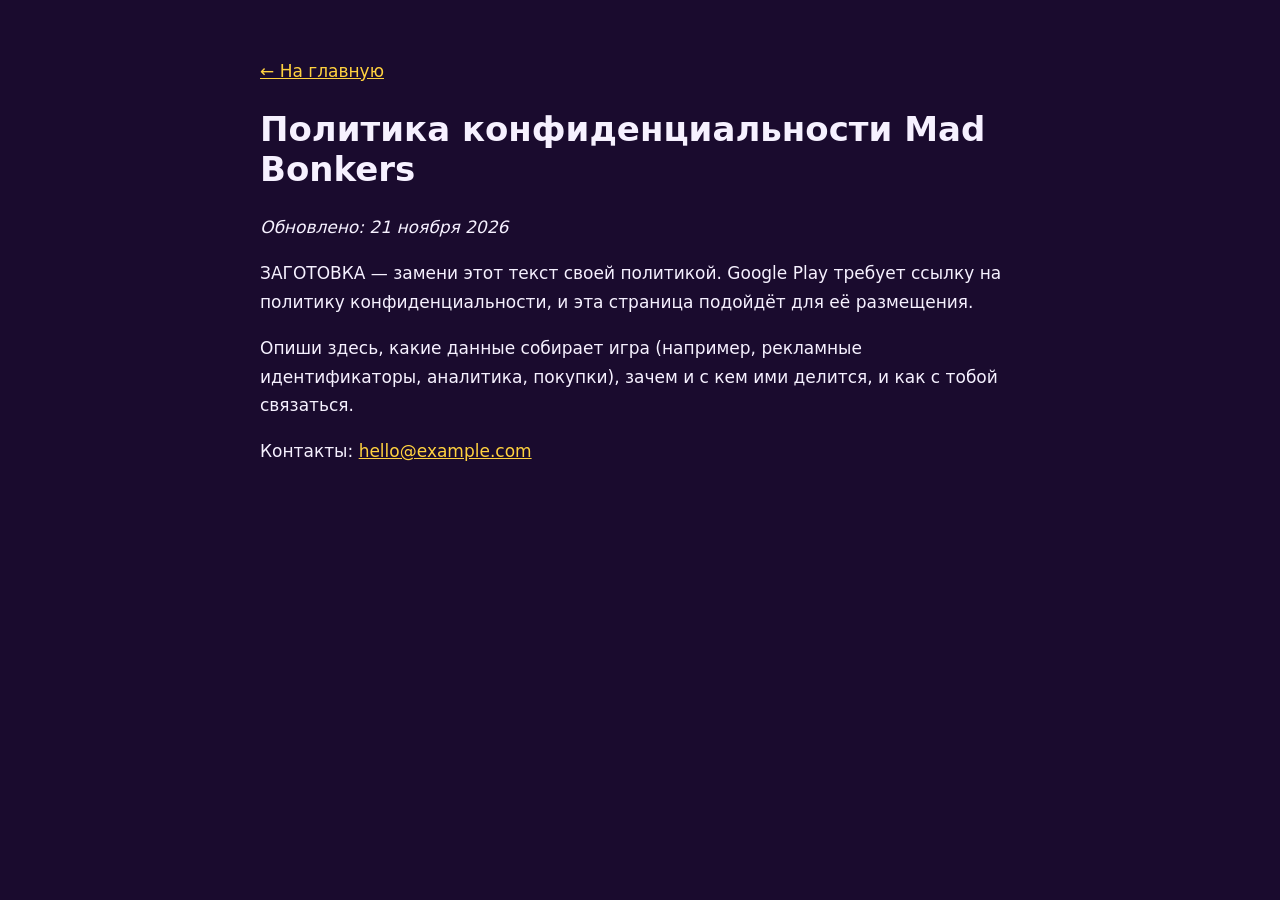
==== privacy.html @ 16b17f23 "Лендинг Mad Bonkers Co-Authored-By: Claude Opus 5.5 <noreply@anthropic.com>" ====
<!doctype html>
<html lang="ru">
<head>
  <meta charset="utf-8">
  <meta name="viewport" content="width=device-width, initial-scale=1">
  <title>Политика конфиденциальности — Mad Bonkers</title>
  <style>
    body { margin: 0; background: #1a0b2e; color: #f6f1ff; font: 17px/1.7 system-ui, sans-serif; }
    main { max-width: 760px; margin: 0 auto; padding: 40px 20px 60px; }
    a { color: #ffd23f; }
    h1 { line-height: 1.2; }
  </style>
</head>
<body>
  <main>
    <p><a href="index.html">← На главную</a></p>
    <h1>Политика конфиденциальности Mad Bonkers</h1>
    <p><i>Обновлено: 21 ноября 2026</i></p>
    <p>ЗАГОТОВКА — замени этот текст своей политикой. Google Play требует ссылку на политику конфиденциальности, и эта страница подойдёт для её размещения.</p>
    <p>Опиши здесь, какие данные собирает игра (например, рекламные идентификаторы, аналитика, покупки), зачем и с кем ими делится, и как с тобой связаться.</p>
    <p>Контакты: <a href="mailto:hello@example.com">hello@example.com</a></p>
  </main>
</body>
</html>
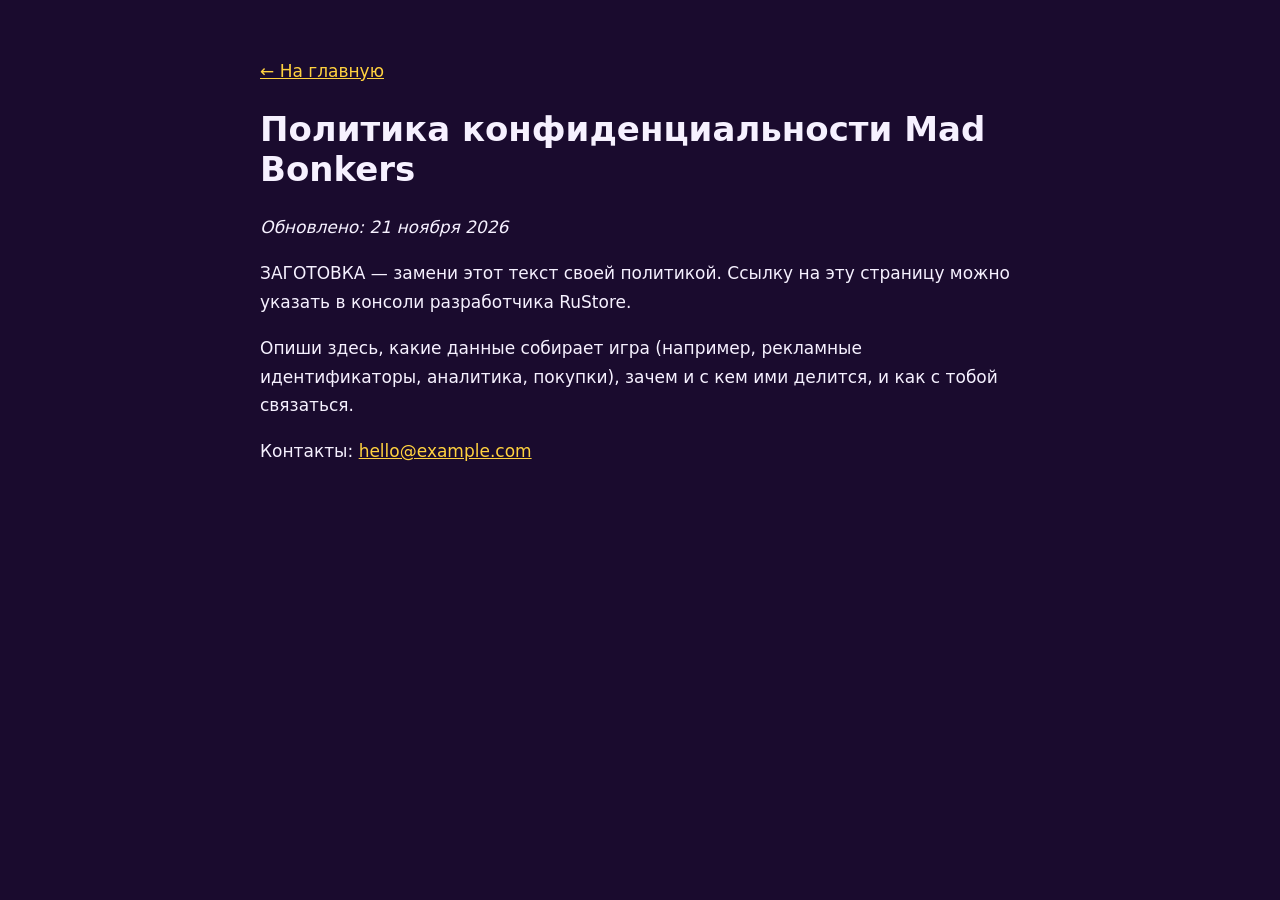
==== commit fe5c2d20: "Заменить Google Play на RuStore Co-Authored-By: Claude Opus 5.5 <noreply@anthropic.com>" ====
--- a/privacy.html
+++ b/privacy.html
@@ -16,7 +16,7 @@
     <p><a href="index.html">← На главную</a></p>
     <h1>Политика конфиденциальности Mad Bonkers</h1>
     <p><i>Обновлено: 21 ноября 2026</i></p>
-    <p>ЗАГОТОВКА — замени этот текст своей политикой. Google Play требует ссылку на политику конфиденциальности, и эта страница подойдёт для её размещения.</p>
+    <p>ЗАГОТОВКА — замени этот текст своей политикой. Ссылку на эту страницу можно указать в консоли разработчика RuStore.</p>
     <p>Опиши здесь, какие данные собирает игра (например, рекламные идентификаторы, аналитика, покупки), зачем и с кем ими делится, и как с тобой связаться.</p>
     <p>Контакты: <a href="mailto:hello@example.com">hello@example.com</a></p>
   </main>
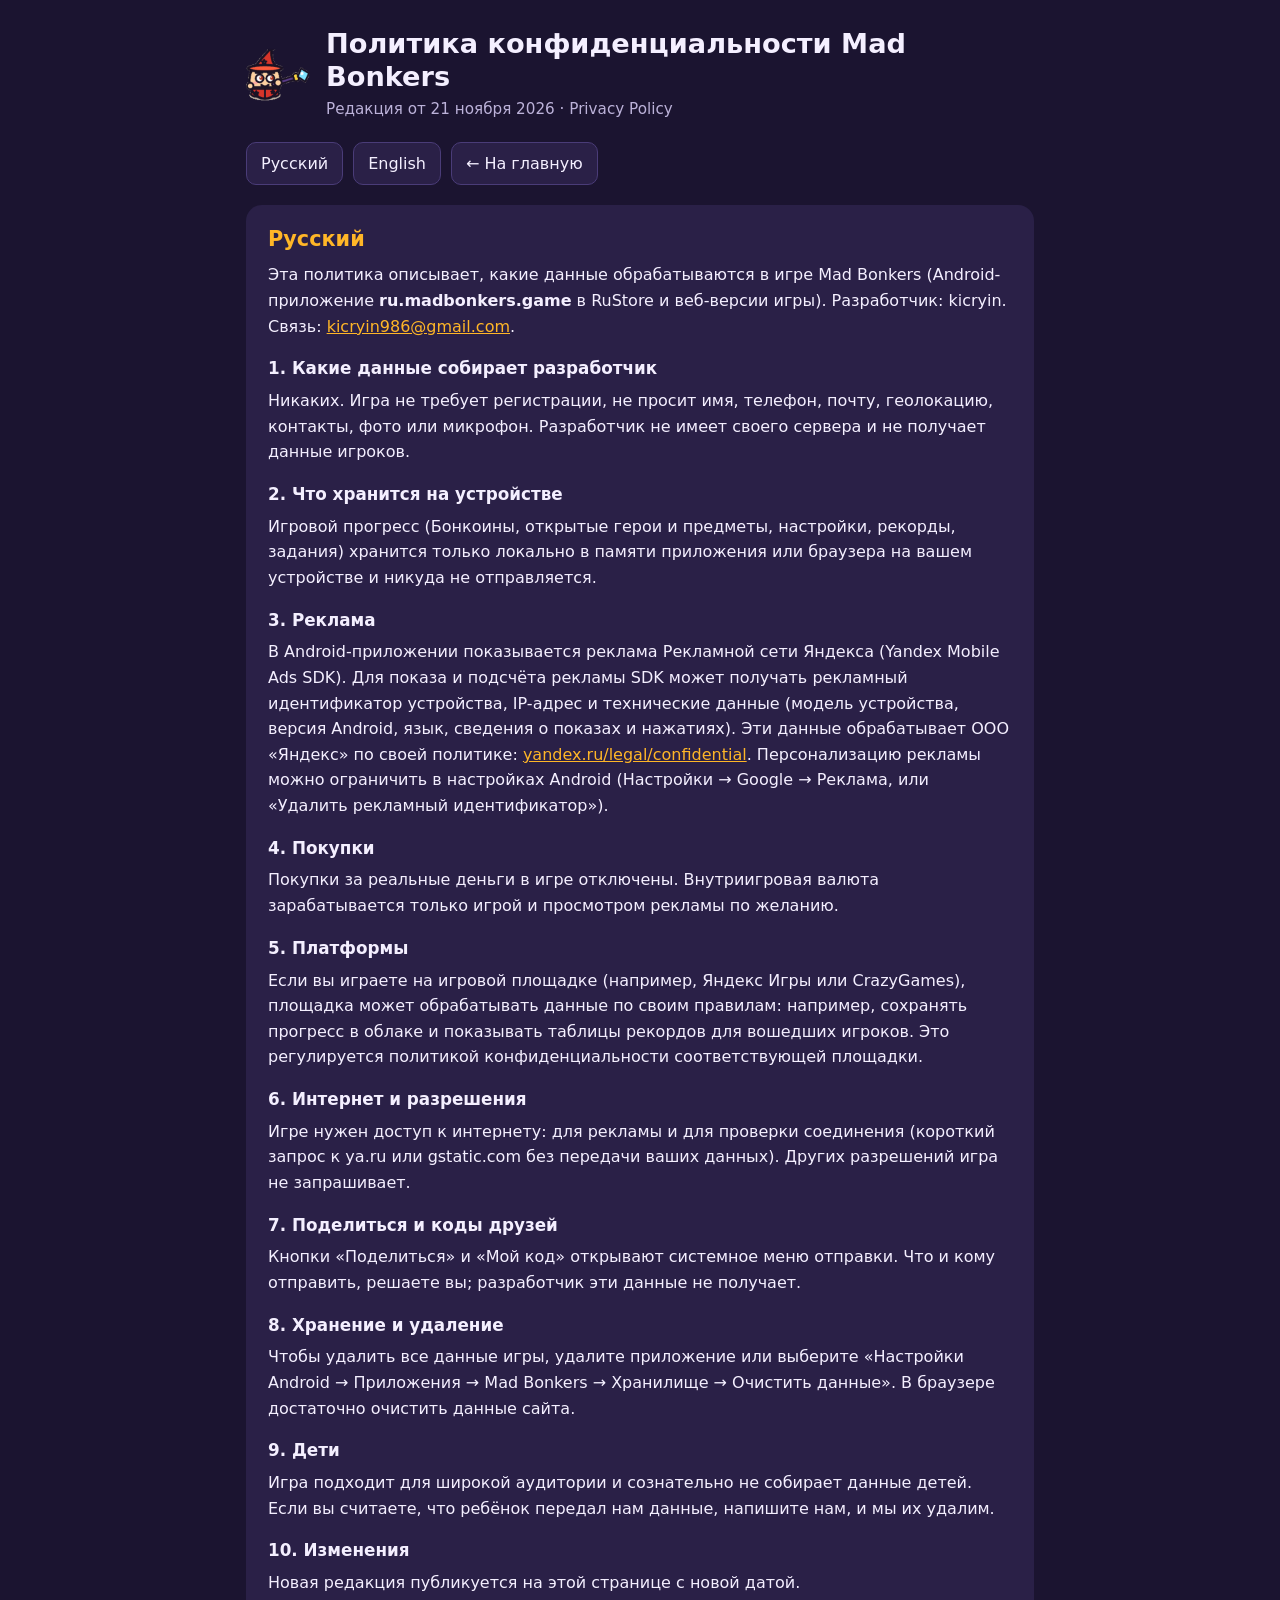
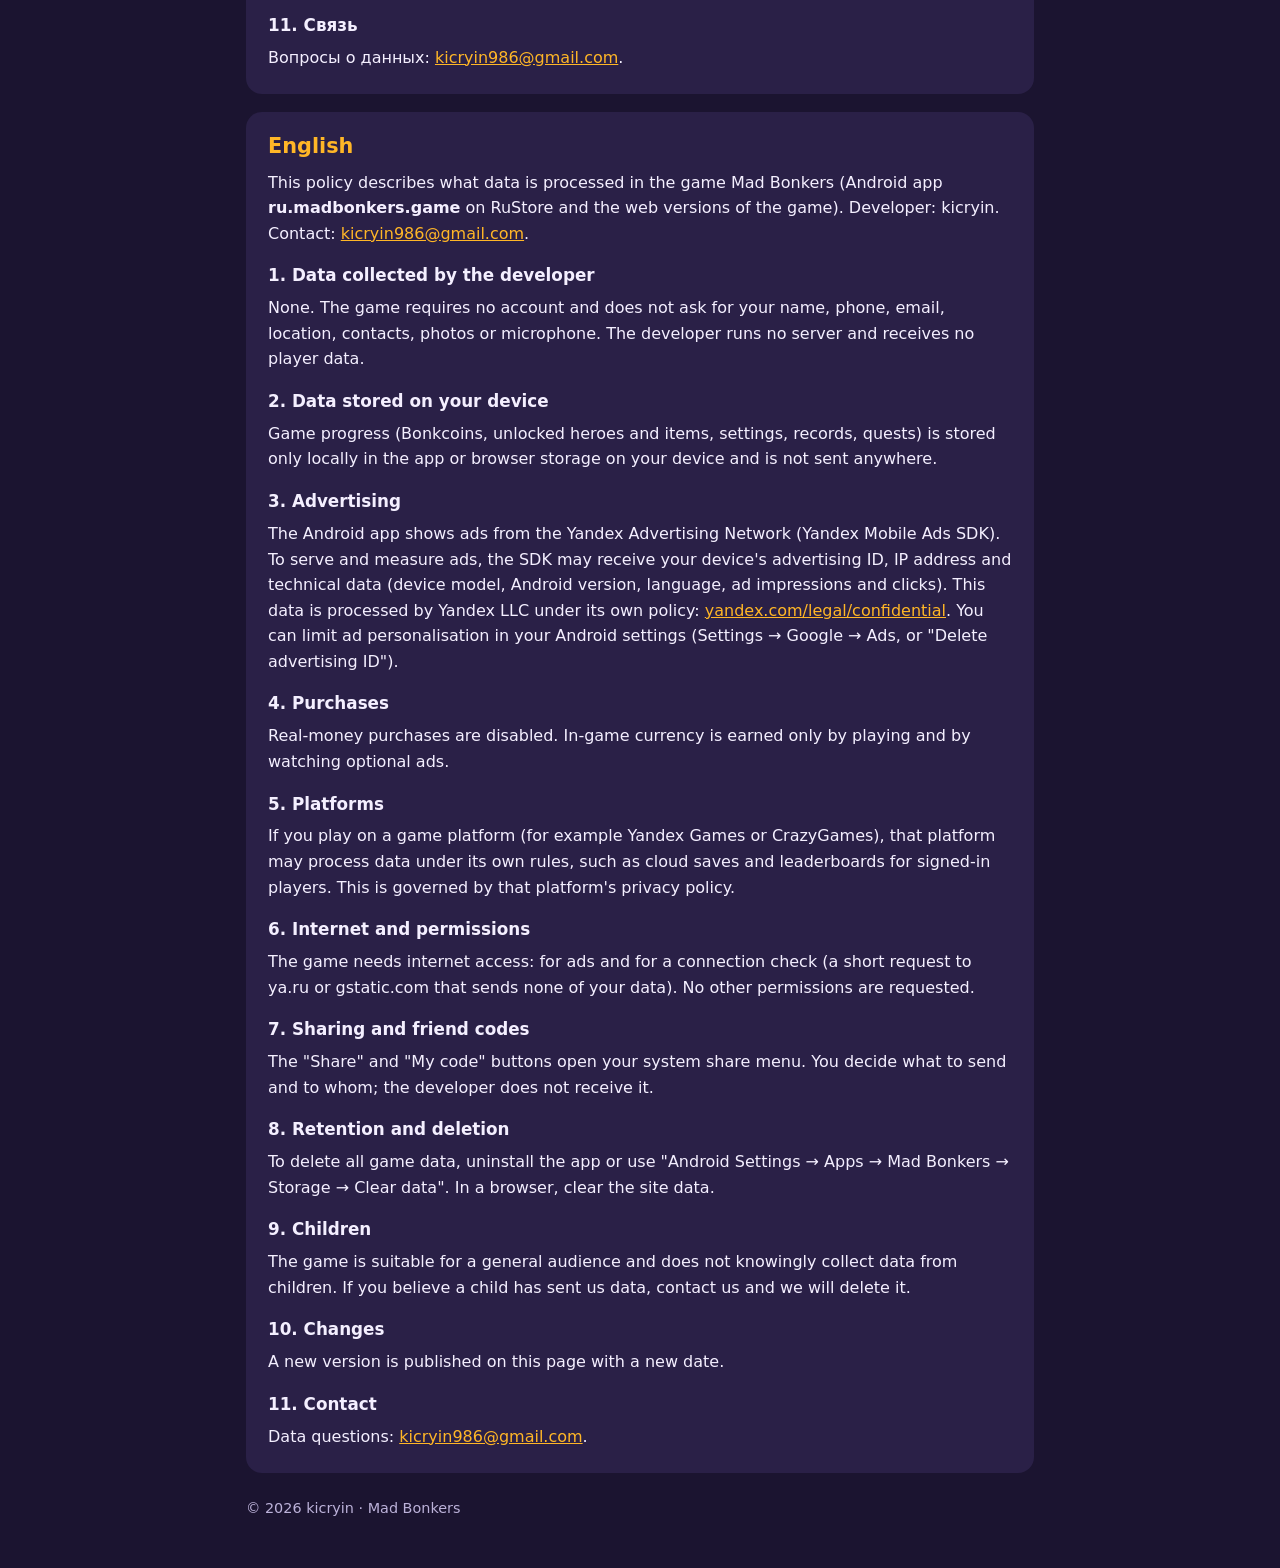
==== commit f07fe6e1: "Политика конфиденциальности и контактная почта Co-Authored-By: Claude Opus 5.5 <noreply@anthropic.co" ====
--- a/privacy.html
+++ b/privacy.html
@@ -1,24 +1,124 @@
 <!doctype html>
 <html lang="ru">
 <head>
-  <meta charset="utf-8">
-  <meta name="viewport" content="width=device-width, initial-scale=1">
-  <title>Политика конфиденциальности — Mad Bonkers</title>
-  <style>
-    body { margin: 0; background: #1a0b2e; color: #f6f1ff; font: 17px/1.7 system-ui, sans-serif; }
-    main { max-width: 760px; margin: 0 auto; padding: 40px 20px 60px; }
-    a { color: #ffd23f; }
-    h1 { line-height: 1.2; }
-  </style>
+<meta charset="utf-8">
+<meta name="viewport" content="width=device-width, initial-scale=1">
+<title>Политика конфиденциальности — Mad Bonkers</title>
+<meta name="description" content="Политика конфиденциальности игры Mad Bonkers (Privacy Policy).">
+<link rel="icon" href="assets/icon.png">
+<style>
+  :root { --bg:#1b1430; --card:#2a2047; --text:#f4efff; --muted:#bcb2d9; --accent:#ffb627; }
+  * { box-sizing:border-box; }
+  body { margin:0; background:var(--bg); color:var(--text); font:16px/1.6 system-ui, -apple-system, "Segoe UI", Roboto, sans-serif; }
+  main { max-width:820px; margin:0 auto; padding:28px 16px 48px; }
+  header { display:flex; gap:16px; align-items:center; }
+  header img { width:64px; height:64px; border-radius:14px; }
+  h1 { margin:0; font-size:1.7rem; line-height:1.2; }
+  .meta { color:var(--muted); margin:4px 0 0; font-size:.95rem; }
+  nav { margin:20px 0; display:flex; gap:10px; flex-wrap:wrap; }
+  nav a { padding:8px 14px; border-radius:10px; background:var(--card); color:var(--text); text-decoration:none; border:1px solid #4a3c78; }
+  section { background:var(--card); border-radius:16px; padding:18px 22px; margin:18px 0; }
+  h2 { margin:0 0 6px; font-size:1.3rem; color:var(--accent); }
+  h3 { margin:16px 0 4px; font-size:1.05rem; }
+  p, ul { margin:6px 0; }
+  ul { padding-left:20px; }
+  a { color:var(--accent); word-break:break-word; }
+  footer { color:var(--muted); font-size:.9rem; margin-top:24px; }
+</style>
 </head>
 <body>
-  <main>
-    <p><a href="index.html">← На главную</a></p>
-    <h1>Политика конфиденциальности Mad Bonkers</h1>
-    <p><i>Обновлено: 21 ноября 2026</i></p>
-    <p>ЗАГОТОВКА — замени этот текст своей политикой. Ссылку на эту страницу можно указать в консоли разработчика RuStore.</p>
-    <p>Опиши здесь, какие данные собирает игра (например, рекламные идентификаторы, аналитика, покупки), зачем и с кем ими делится, и как с тобой связаться.</p>
-    <p>Контакты: <a href="mailto:hello@example.com">hello@example.com</a></p>
-  </main>
+<main>
+  <header>
+    <img src="assets/icon.png" alt="Mad Bonkers">
+    <div>
+      <h1>Политика конфиденциальности Mad Bonkers</h1>
+      <p class="meta">Редакция от 21 ноября 2026 · Privacy Policy</p>
+    </div>
+  </header>
+
+  <nav>
+    <a href="#ru">Русский</a>
+    <a href="#en">English</a>
+    <a href="index.html">← На главную</a>
+  </nav>
+
+  <section id="ru" lang="ru">
+    <h2>Русский</h2>
+    <p>Эта политика описывает, какие данные обрабатываются в игре Mad Bonkers (Android-приложение <b>ru.madbonkers.game</b> в RuStore и веб-версии игры). Разработчик: kicryin. Связь: <a href="mailto:kicryin986@gmail.com">kicryin986@gmail.com</a>.</p>
+
+    <h3>1. Какие данные собирает разработчик</h3>
+    <p>Никаких. Игра не требует регистрации, не просит имя, телефон, почту, геолокацию, контакты, фото или микрофон. Разработчик не имеет своего сервера и не получает данные игроков.</p>
+
+    <h3>2. Что хранится на устройстве</h3>
+    <p>Игровой прогресс (Бонкоины, открытые герои и предметы, настройки, рекорды, задания) хранится только локально в памяти приложения или браузера на вашем устройстве и никуда не отправляется.</p>
+
+    <h3>3. Реклама</h3>
+    <p>В Android-приложении показывается реклама Рекламной сети Яндекса (Yandex Mobile Ads SDK). Для показа и подсчёта рекламы SDK может получать рекламный идентификатор устройства, IP-адрес и технические данные (модель устройства, версия Android, язык, сведения о показах и нажатиях). Эти данные обрабатывает ООО «Яндекс» по своей политике: <a href="https://yandex.ru/legal/confidential/">yandex.ru/legal/confidential</a>. Персонализацию рекламы можно ограничить в настройках Android (Настройки → Google → Реклама, или «Удалить рекламный идентификатор»).</p>
+
+    <h3>4. Покупки</h3>
+    <p>Покупки за реальные деньги в игре отключены. Внутриигровая валюта зарабатывается только игрой и просмотром рекламы по желанию.</p>
+
+    <h3>5. Платформы</h3>
+    <p>Если вы играете на игровой площадке (например, Яндекс Игры или CrazyGames), площадка может обрабатывать данные по своим правилам: например, сохранять прогресс в облаке и показывать таблицы рекордов для вошедших игроков. Это регулируется политикой конфиденциальности соответствующей площадки.</p>
+
+    <h3>6. Интернет и разрешения</h3>
+    <p>Игре нужен доступ к интернету: для рекламы и для проверки соединения (короткий запрос к ya.ru или gstatic.com без передачи ваших данных). Других разрешений игра не запрашивает.</p>
+
+    <h3>7. Поделиться и коды друзей</h3>
+    <p>Кнопки «Поделиться» и «Мой код» открывают системное меню отправки. Что и кому отправить, решаете вы; разработчик эти данные не получает.</p>
+
+    <h3>8. Хранение и удаление</h3>
+    <p>Чтобы удалить все данные игры, удалите приложение или выберите «Настройки Android → Приложения → Mad Bonkers → Хранилище → Очистить данные». В браузере достаточно очистить данные сайта.</p>
+
+    <h3>9. Дети</h3>
+    <p>Игра подходит для широкой аудитории и сознательно не собирает данные детей. Если вы считаете, что ребёнок передал нам данные, напишите нам, и мы их удалим.</p>
+
+    <h3>10. Изменения</h3>
+    <p>Новая редакция публикуется на этой странице с новой датой.</p>
+
+    <h3>11. Связь</h3>
+    <p>Вопросы о данных: <a href="mailto:kicryin986@gmail.com">kicryin986@gmail.com</a>.</p>
+  </section>
+
+  <section id="en" lang="en">
+    <h2>English</h2>
+    <p>This policy describes what data is processed in the game Mad Bonkers (Android app <b>ru.madbonkers.game</b> on RuStore and the web versions of the game). Developer: kicryin. Contact: <a href="mailto:kicryin986@gmail.com">kicryin986@gmail.com</a>.</p>
+
+    <h3>1. Data collected by the developer</h3>
+    <p>None. The game requires no account and does not ask for your name, phone, email, location, contacts, photos or microphone. The developer runs no server and receives no player data.</p>
+
+    <h3>2. Data stored on your device</h3>
+    <p>Game progress (Bonkcoins, unlocked heroes and items, settings, records, quests) is stored only locally in the app or browser storage on your device and is not sent anywhere.</p>
+
+    <h3>3. Advertising</h3>
+    <p>The Android app shows ads from the Yandex Advertising Network (Yandex Mobile Ads SDK). To serve and measure ads, the SDK may receive your device's advertising ID, IP address and technical data (device model, Android version, language, ad impressions and clicks). This data is processed by Yandex LLC under its own policy: <a href="https://yandex.com/legal/confidential/">yandex.com/legal/confidential</a>. You can limit ad personalisation in your Android settings (Settings → Google → Ads, or "Delete advertising ID").</p>
+
+    <h3>4. Purchases</h3>
+    <p>Real-money purchases are disabled. In-game currency is earned only by playing and by watching optional ads.</p>
+
+    <h3>5. Platforms</h3>
+    <p>If you play on a game platform (for example Yandex Games or CrazyGames), that platform may process data under its own rules, such as cloud saves and leaderboards for signed-in players. This is governed by that platform's privacy policy.</p>
+
+    <h3>6. Internet and permissions</h3>
+    <p>The game needs internet access: for ads and for a connection check (a short request to ya.ru or gstatic.com that sends none of your data). No other permissions are requested.</p>
+
+    <h3>7. Sharing and friend codes</h3>
+    <p>The "Share" and "My code" buttons open your system share menu. You decide what to send and to whom; the developer does not receive it.</p>
+
+    <h3>8. Retention and deletion</h3>
+    <p>To delete all game data, uninstall the app or use "Android Settings → Apps → Mad Bonkers → Storage → Clear data". In a browser, clear the site data.</p>
+
+    <h3>9. Children</h3>
+    <p>The game is suitable for a general audience and does not knowingly collect data from children. If you believe a child has sent us data, contact us and we will delete it.</p>
+
+    <h3>10. Changes</h3>
+    <p>A new version is published on this page with a new date.</p>
+
+    <h3>11. Contact</h3>
+    <p>Data questions: <a href="mailto:kicryin986@gmail.com">kicryin986@gmail.com</a>.</p>
+  </section>
+
+  <footer>© 2026 kicryin · Mad Bonkers</footer>
+</main>
 </body>
 </html>
